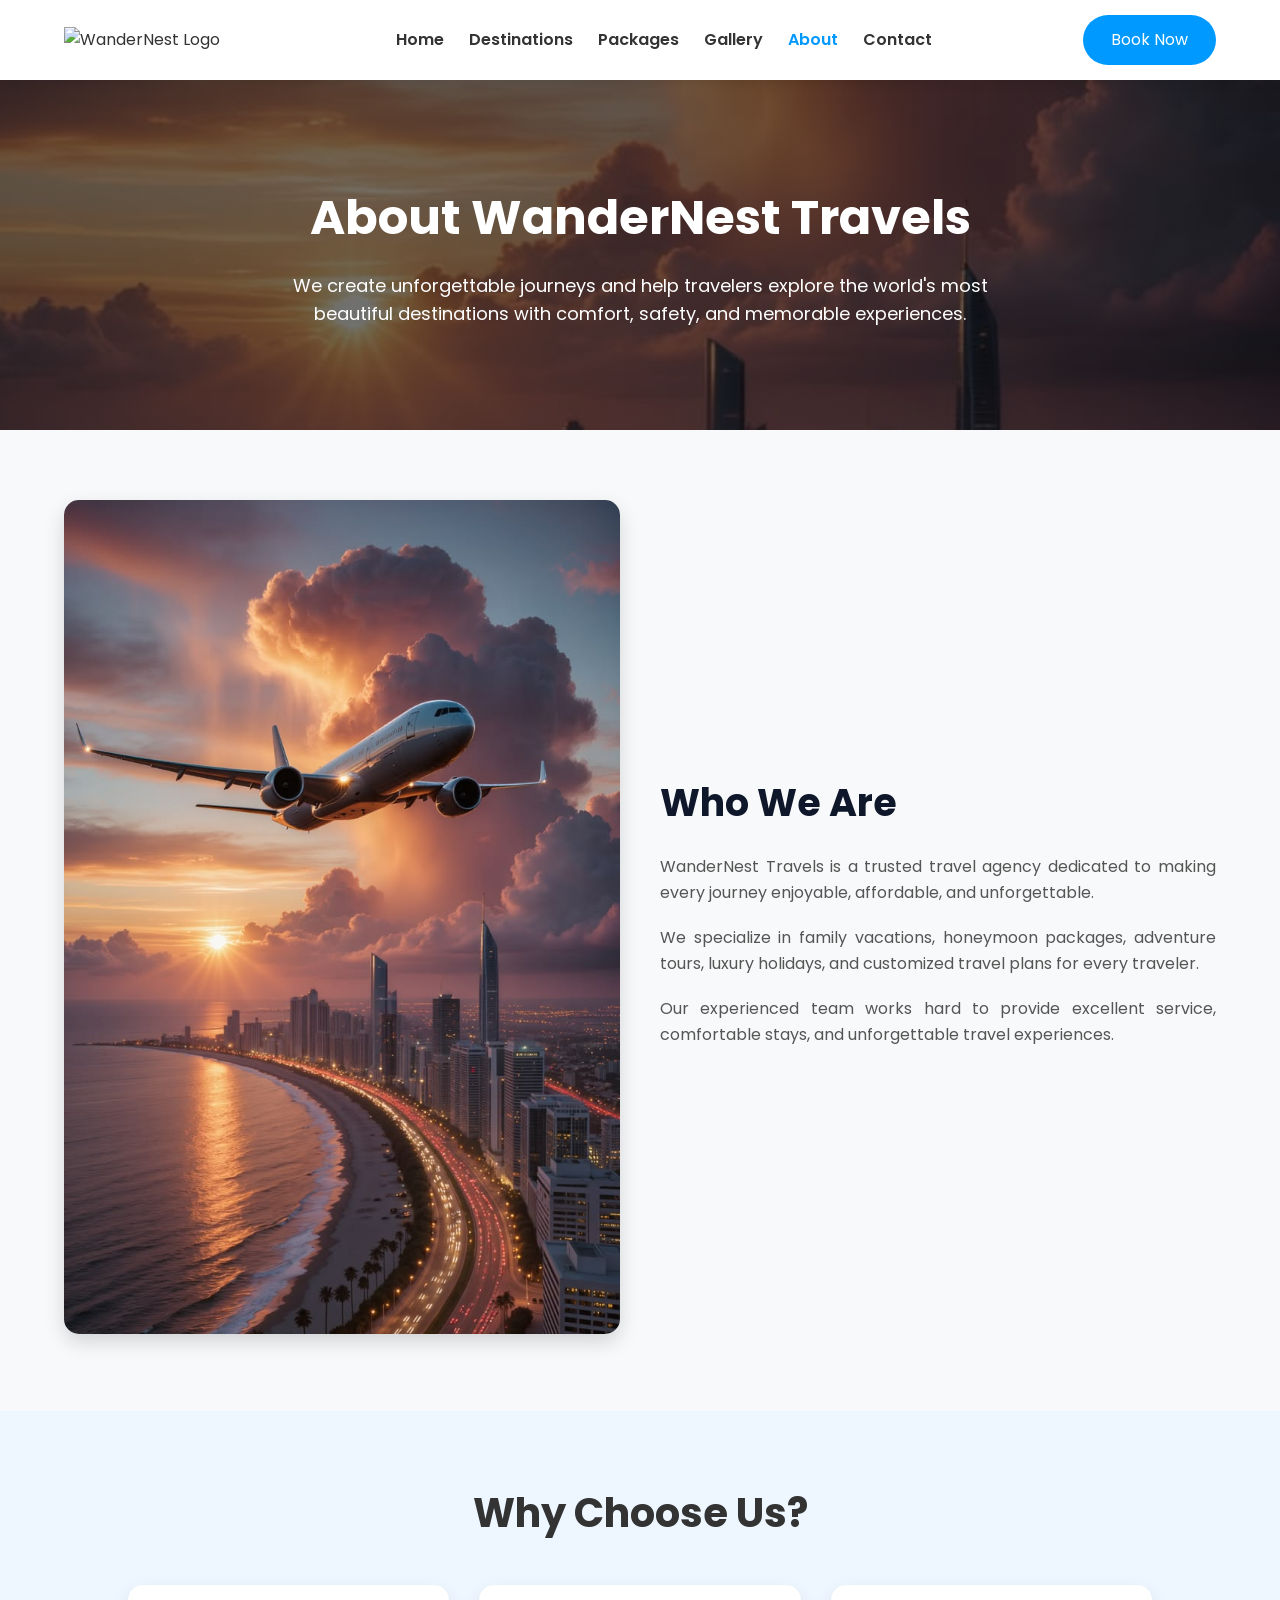
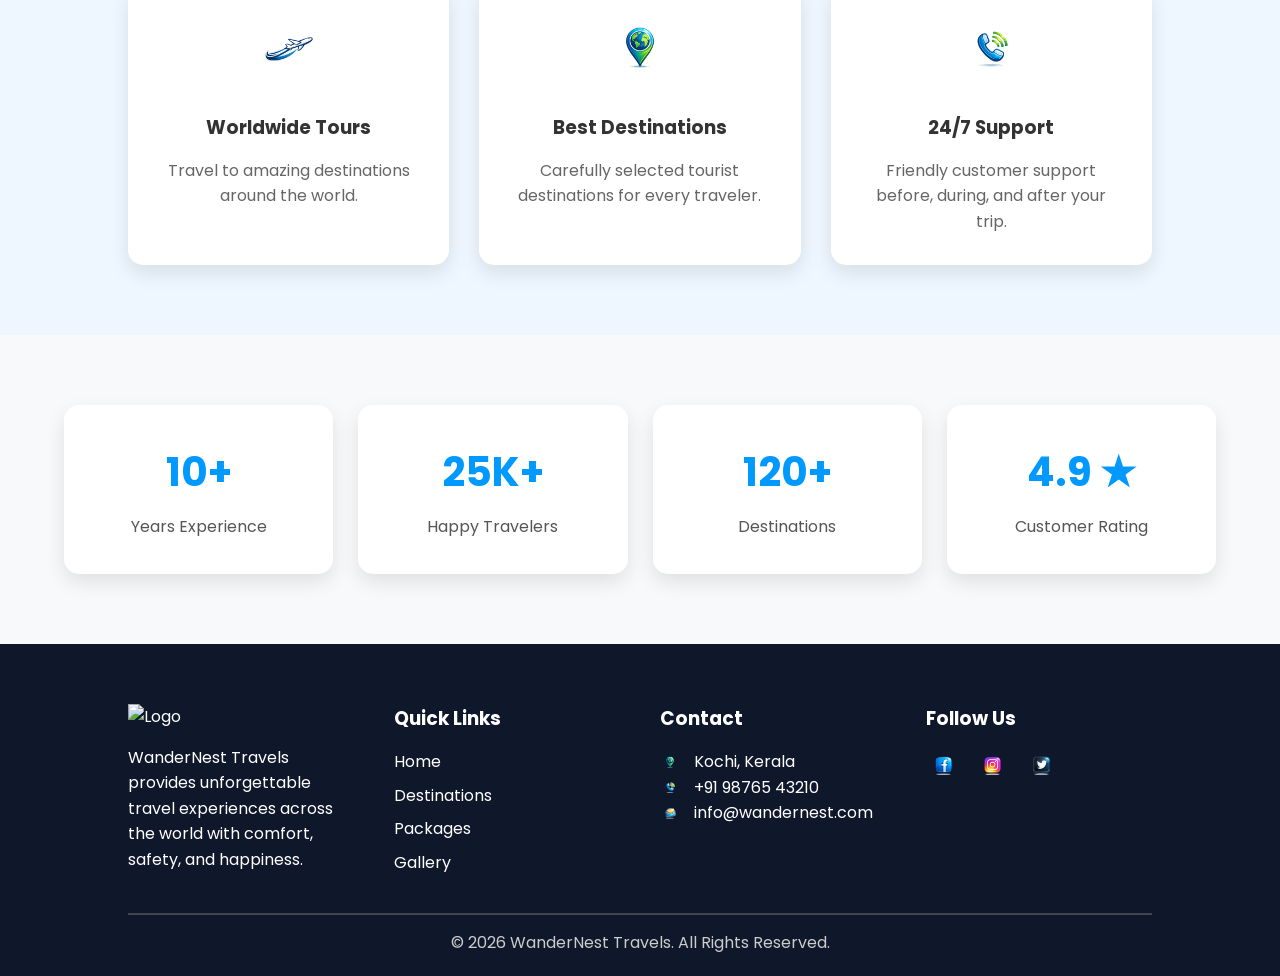
==== about.html @ 0c6b734e "Initial commit - Travel Agency Website" ====
<!DOCTYPE html>
<html lang="en">

<head>

    <meta charset="UTF-8">
    <meta name="viewport" content="width=device-width, initial-scale=1.0">

    <title>About | WanderNest Travels</title>

    <link rel="stylesheet" href="css/about.css">

</head>

<body>

    <!-- ================= HEADER ================= -->

    <header>

        <nav class="navbar">

            <div class="logo">

                <img src="icons/logo.jpg" alt="WanderNest Logo">

            </div>

            <ul class="nav-links">

                <li><a href="index.html">Home</a></li>
                <li><a href="destinations.html">Destinations</a></li>
                <li><a href="packages.html">Packages</a></li>
                <li><a href="gallery.html">Gallery</a></li>
                <li><a href="about.html" class="active">About</a></li>
                <li><a href="contact.html">Contact</a></li>

            </ul>

            <a href="#" class="book-btn">Book Now</a>

        </nav>

    </header>

    <!-- ================= HERO ================= -->

    <section class="about-hero">

        <h1>About WanderNest Travels</h1>

        <p>
            We create unforgettable journeys and help travelers explore the world's
            most beautiful destinations with comfort, safety, and memorable experiences.
        </p>

    </section>

    <!-- ================= ABOUT ================= -->

    <section class="about-section">

        <div class="about-image">

            <img src="images/hero.jpg" alt="Travel">

        </div>

        <div class="about-content">

            <h2>Who We Are</h2>

            <p>

                WanderNest Travels is a trusted travel agency dedicated to making
                every journey enjoyable, affordable, and unforgettable.

            </p>

            <p>

                We specialize in family vacations, honeymoon packages,
                adventure tours, luxury holidays, and customized travel plans
                for every traveler.

            </p>

            <p>

                Our experienced team works hard to provide excellent service,
                comfortable stays, and unforgettable travel experiences.

            </p>

        </div>

    </section>

    <!-- ================= WHY CHOOSE US ================= -->

    <section class="services">

        <h2>Why Choose Us?</h2>

        <div class="service-container">

            <div class="service">

                <img src="icons/airplane.png" alt="Airplane">

                <h3>Worldwide Tours</h3>

                <p>
                    Travel to amazing destinations around the world.
                </p>

            </div>

            <div class="service">

                <img src="icons/location.png" alt="Location">

                <h3>Best Destinations</h3>

                <p>
                    Carefully selected tourist destinations for every traveler.
                </p>

            </div>

            <div class="service">

                <img src="icons/phone.png" alt="Support">

                <h3>24/7 Support</h3>

                <p>
                    Friendly customer support before, during, and after your trip.
                </p>

            </div>

        </div>

    </section>

    <!-- ================= ACHIEVEMENTS ================= -->

    <section class="statistics">

        <div class="stat">

            <h2>10+</h2>

            <p>Years Experience</p>

        </div>

        <div class="stat">

            <h2>25K+</h2>

            <p>Happy Travelers</p>

        </div>

        <div class="stat">

            <h2>120+</h2>

            <p>Destinations</p>

        </div>

        <div class="stat">

            <h2>4.9 ★</h2>

            <p>Customer Rating</p>

        </div>

    </section>

    <!-- ================= FOOTER ================= -->

    <footer>

        <div class="footer-container">

            <div>

                <img src="icons/logo.jpg" class="footer-logo" alt="Logo">

                <p>

                    WanderNest Travels provides unforgettable travel experiences
                    across the world with comfort, safety, and happiness.

                </p>

            </div>

            <div>

                <h3>Quick Links</h3>

                <a href="index.html">Home</a>
                <a href="destinations.html">Destinations</a>
                <a href="packages.html">Packages</a>
                <a href="gallery.html">Gallery</a>

            </div>

            <div>

                <h3>Contact</h3>

                <p>

                    <img src="icons/location.png" class="footer-icon">

                    Kochi, Kerala

                </p>

                <p>

                    <img src="icons/phone.png" class="footer-icon">

                    +91 98765 43210

                </p>

                <p>

                    <img src="icons/email.png" class="footer-icon">

                    info@wandernest.com

                </p>

            </div>

            <div>

                <h3>Follow Us</h3>

                <img src="icons/facebook.png" class="social-icon" alt="Facebook">

                <img src="icons/instagram.png" class="social-icon" alt="Instagram">

                <img src="icons/twitter.png" class="social-icon" alt="Twitter">

            </div>

        </div>

        <hr>

        <p class="copyright">

            © 2026 WanderNest Travels. All Rights Reserved.

        </p>

    </footer>

</body>

</html>
---- css/about.css ----
/* ================= GOOGLE FONT ================= */

@import url('https://fonts.googleapis.com/css2?family=Poppins:wght@300;400;500;600;700&display=swap');

*{
    margin:0;
    padding:0;
    box-sizing:border-box;
    font-family:'Poppins',sans-serif;
}

body{
    background:#f8f9fa;
    color:#333;
    line-height:1.6;
}

/* ================= HEADER ================= */

header{
    position:sticky;
    top:0;
    background:#fff;
    z-index:1000;
    box-shadow:0 2px 10px rgba(0,0,0,.1);
}

.navbar{
    width:90%;
    margin:auto;
    display:flex;
    justify-content:space-between;
    align-items:center;
    padding:15px 0;
}

.logo img{
    width:170px;
}

.nav-links{
    display:flex;
    list-style:none;
}

.nav-links li{
    margin-left:25px;
}

.nav-links a{
    text-decoration:none;
    color:#333;
    font-weight:600;
    transition:.3s;
}

.nav-links a:hover,
.nav-links .active{
    color:#0099ff;
}

.book-btn{
    text-decoration:none;
    background:#0099ff;
    color:#fff;
    padding:12px 28px;
    border-radius:30px;
    transition:.3s;
}

.book-btn:hover{
    background:#0077cc;
}

/* ================= HERO ================= */

.about-hero{
    height:350px;
    background:
    linear-gradient(rgba(0,0,0,.55),rgba(0,0,0,.55)),
    url("../images/hero.jpg");
    background-size:cover;
    background-position:center;
    display:flex;
    flex-direction:column;
    justify-content:center;
    align-items:center;
    text-align:center;
    color:#fff;
}

.about-hero h1{
    font-size:48px;
    margin-bottom:15px;
}

.about-hero p{
    max-width:700px;
    font-size:18px;
}

/* ================= ABOUT SECTION ================= */

.about-section{
    width:90%;
    margin:70px auto;
    display:flex;
    gap:40px;
    align-items:center;
    flex-wrap:wrap;
}

.about-image{
    flex:1;
}

.about-image img{
    width:100%;
    border-radius:15px;
    box-shadow:0 8px 20px rgba(0,0,0,.15);
}

.about-content{
    flex:1;
}

.about-content h2{
    font-size:38px;
    color:#0f172a;
    margin-bottom:20px;
}

.about-content p{
    color:#555;
    margin-bottom:20px;
    text-align:justify;
}

/* ================= SERVICES ================= */

.services{
    background:#eef7ff;
    padding:70px 10%;
    text-align:center;
}

.services h2{
    font-size:40px;
    margin-bottom:40px;
}

.service-container{
    display:grid;
    grid-template-columns:repeat(auto-fit,minmax(250px,1fr));
    gap:30px;
}

.service{
    background:#fff;
    padding:30px;
    border-radius:15px;
    box-shadow:0 8px 20px rgba(0,0,0,.1);
    transition:.3s;
}

.service:hover{
    transform:translateY(-10px);
}

.service img{
    width:70px;
    margin-bottom:20px;
}

.service h3{
    margin-bottom:15px;
}

.service p{
    color:#666;
}

/* ================= STATISTICS ================= */

.statistics{
    width:90%;
    margin:70px auto;
    display:grid;
    grid-template-columns:repeat(auto-fit,minmax(180px,1fr));
    gap:25px;
    text-align:center;
}

.stat{
    background:#fff;
    padding:35px;
    border-radius:15px;
    box-shadow:0 8px 20px rgba(0,0,0,.1);
}

.stat h2{
    color:#0099ff;
    font-size:40px;
}

.stat p{
    margin-top:10px;
    color:#555;
}

/* ================= FOOTER ================= */

footer{
    background:#0f172a;
    color:#fff;
    padding:60px 10% 20px;
}

.footer-container{
    display:grid;
    grid-template-columns:repeat(auto-fit,minmax(220px,1fr));
    gap:40px;
}

.footer-logo{
    width:150px;
    margin-bottom:15px;
}

.footer-container h3{
    margin-bottom:15px;
}

.footer-container a{
    display:block;
    color:#fff;
    text-decoration:none;
    margin:8px 0;
    transition:.3s;
}

.footer-container a:hover{
    color:#00c3ff;
}

.footer-icon{
    width:20px;
    margin-right:10px;
    vertical-align:middle;
}

.social-icon{
    width:35px;
    margin-right:10px;
    cursor:pointer;
    transition:.3s;
}

.social-icon:hover{
    transform:scale(1.2);
}

hr{
    margin:30px 0 15px;
    border:1px solid rgba(255,255,255,.2);
}

.copyright{
    text-align:center;
    color:#ccc;
}

/* ================= RESPONSIVE ================= */

@media(max-width:768px){

    .navbar{
        flex-direction:column;
        gap:15px;
    }

    .nav-links{
        flex-wrap:wrap;
        justify-content:center;
    }

    .nav-links li{
        margin:10px;
    }

    .about-section{
        flex-direction:column;
    }

    .about-hero h1{
        font-size:35px;
    }

    .about-hero p{
        font-size:16px;
        padding:0 20px;
    }

    .logo img{
        width:140px;
    }

}
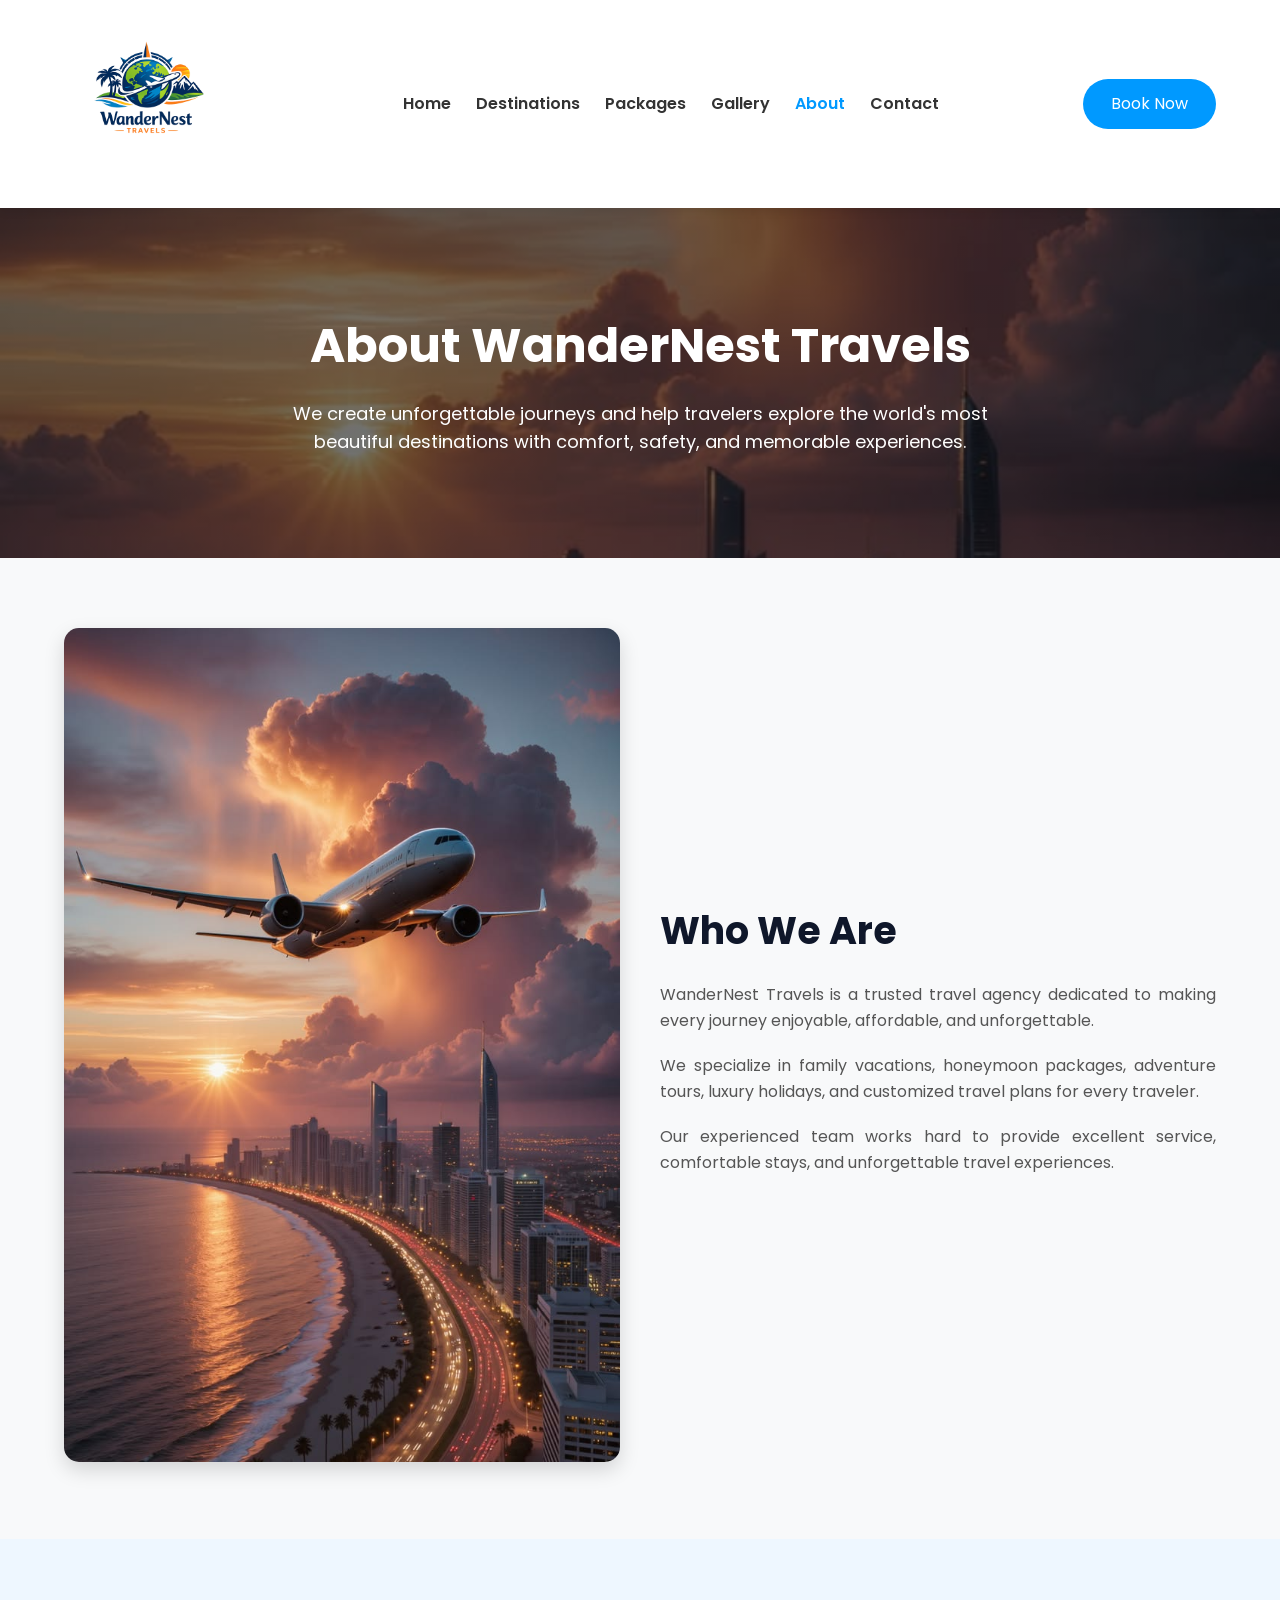
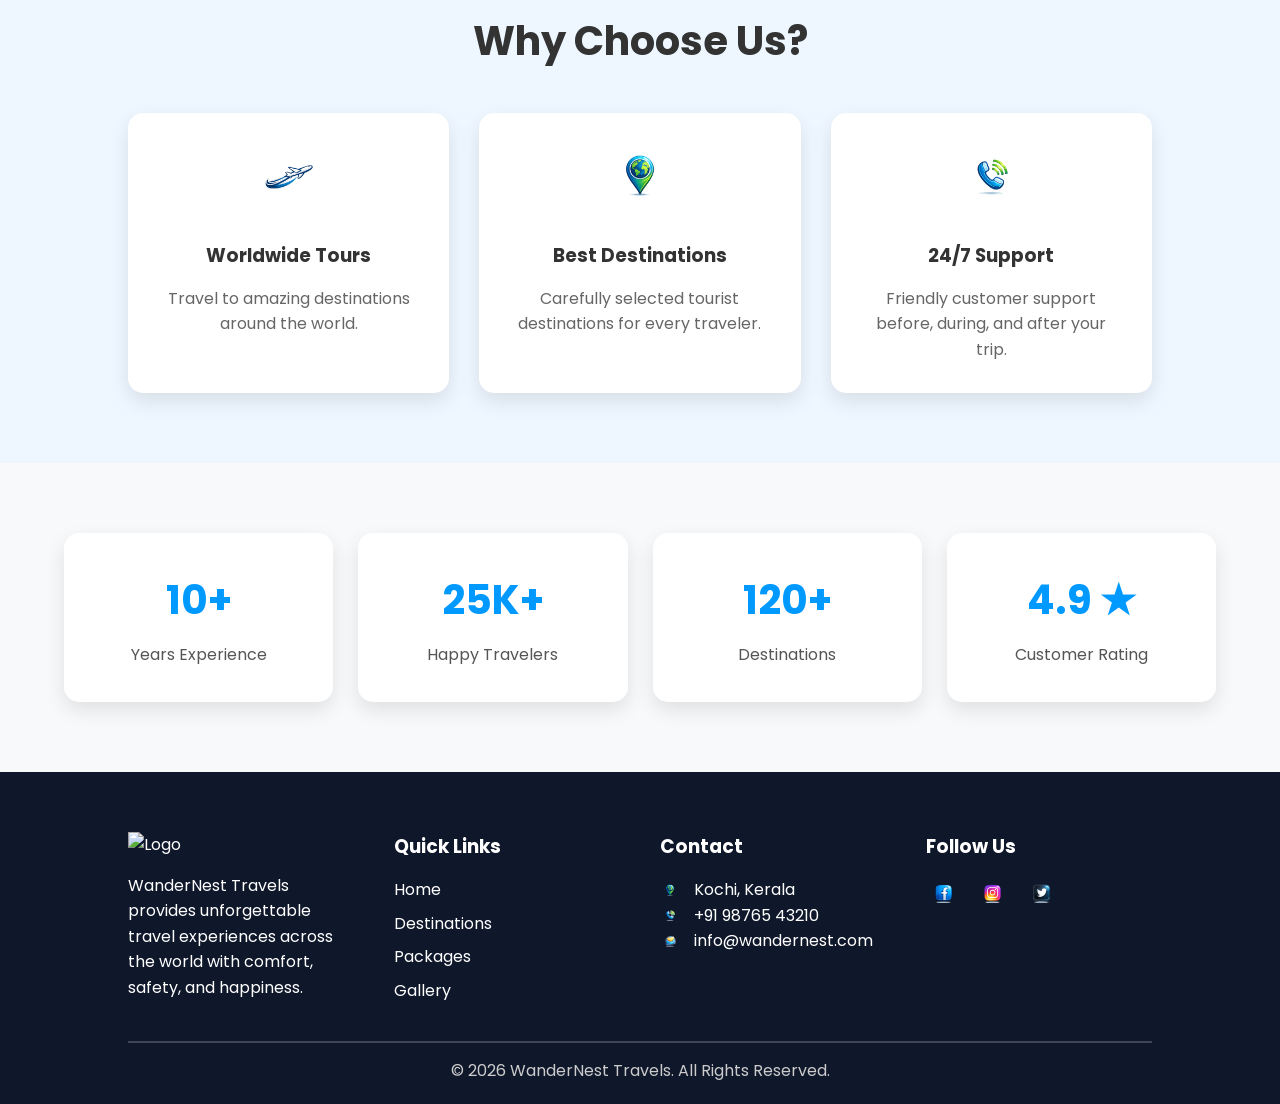
==== commit 9faed063: "Initial commit - Travel Agency Website" ====
--- a/about.html
+++ b/about.html
@@ -22,7 +22,7 @@
 
             <div class="logo">
 
-                <img src="icons/logo.jpg" alt="WanderNest Logo">
+                <img src="icons/logo.png" alt="WanderNest Logo">
 
             </div>
 
